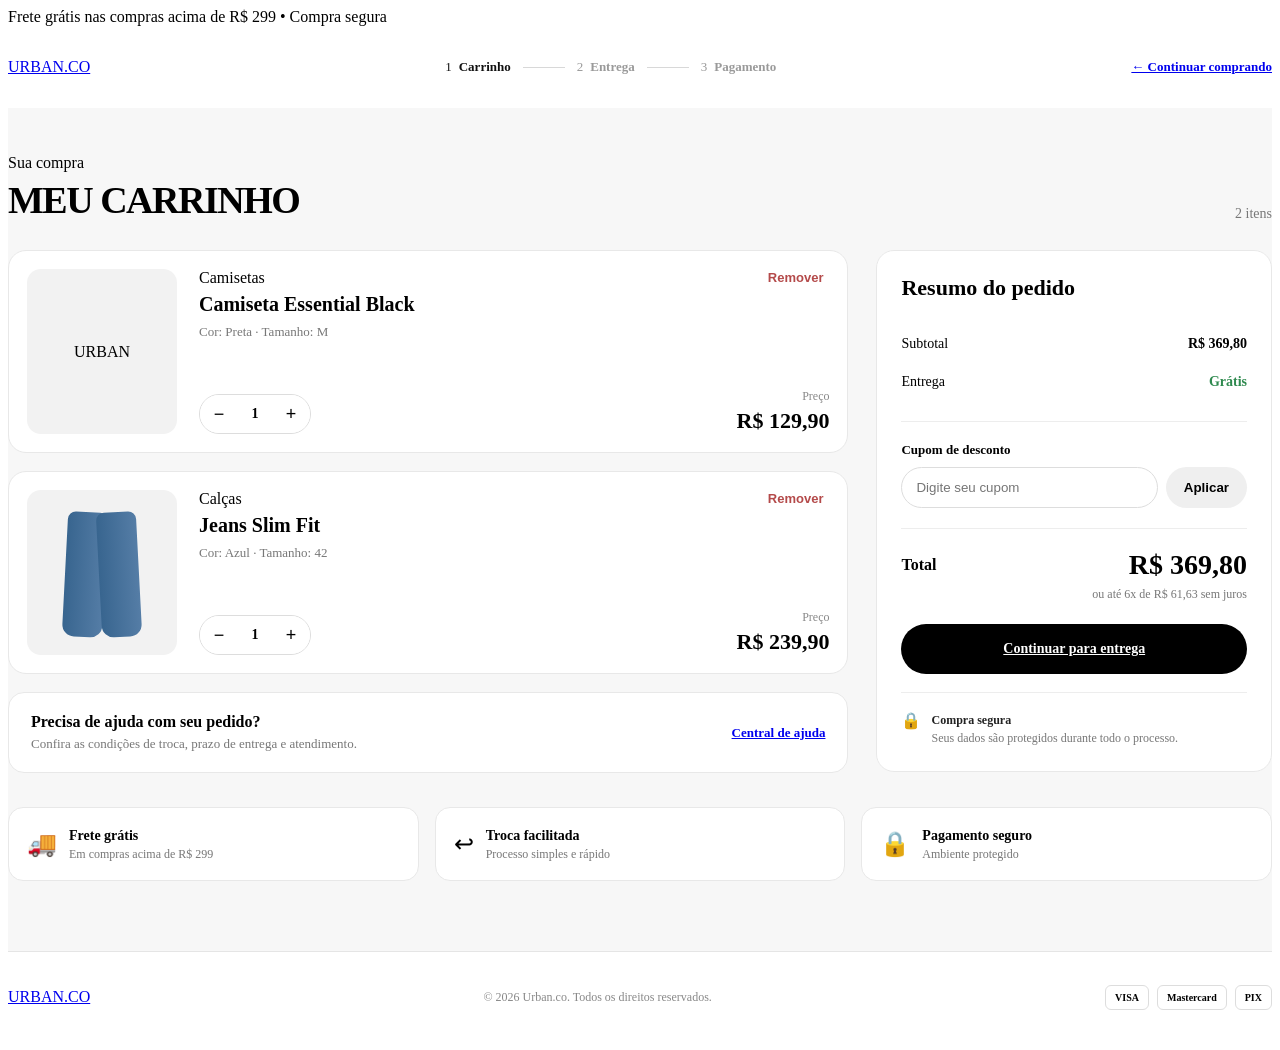
==== carrinho.html @ 38dcf494 "feat: Criação inicial do front-end" ====
<!DOCTYPE html>
<html lang="en">
<head>
    <meta charset="UTF-8">
    <meta name="viewport" content="width=device-width, initial-scale=1.0">
    <link rel="stylesheet" href="carrinho.css">
    <title>carrinho</title>
</head>
<body>
    <div class="topbar">Frete grátis nas compras acima de R$ 299 <span>•</span> Compra segura</div>

  <header class="cart-header">
    <div class="container cart-header-inner">
      <a href="index.html" class="logo">URBAN.CO</a>

      <div class="checkout-steps" aria-label="Etapas da compra">
        <span class="step active">1 <strong>Carrinho</strong></span>
        <span class="step-line"></span>
        <span class="step">2 <strong>Entrega</strong></span>
        <span class="step-line"></span>
        <span class="step">3 <strong>Pagamento</strong></span>
      </div>

      <a href="index.html" class="back-link">← Continuar comprando</a>
    </div>
  </header>

  <main class="cart-page">
    <div class="container">
      <div class="cart-title-row">
        <div>
          <span class="eyebrow">Sua compra</span>
          <h1>MEU CARRINHO</h1>
        </div>
        <span class="cart-count">2 itens</span>
      </div>

      <div class="cart-layout">
        <section class="cart-items" aria-label="Produtos no carrinho">
          <article class="cart-item">
            <div class="cart-item-image tshirt-black">
              <span>URBAN</span>
            </div>

            <div class="cart-item-content">
              <div class="cart-item-top">
                <div>
                  <span class="category">Camisetas</span>
                  <h2>Camiseta Essential Black</h2>
                  <p class="item-variation">Cor: Preta · Tamanho: M</p>
                </div>
                <button class="remove-item" type="button" aria-label="Remover produto">Remover</button>
              </div>

              <div class="cart-item-bottom">
                <div class="quantity-box" aria-label="Quantidade">
                  <button type="button">−</button>
                  <span>1</span>
                  <button type="button">+</button>
                </div>

                <div class="item-price">
                  <span>Preço</span>
                  <strong>R$ 129,90</strong>
                </div>
              </div>
            </div>
          </article>

          <article class="cart-item">
            <div class="cart-item-image jeans-cart">
              <div class="cart-leg left"></div>
              <div class="cart-leg right"></div>
            </div>

            <div class="cart-item-content">
              <div class="cart-item-top">
                <div>
                  <span class="category">Calças</span>
                  <h2>Jeans Slim Fit</h2>
                  <p class="item-variation">Cor: Azul · Tamanho: 42</p>
                </div>
                <button class="remove-item" type="button" aria-label="Remover produto">Remover</button>
              </div>

              <div class="cart-item-bottom">
                <div class="quantity-box" aria-label="Quantidade">
                  <button type="button">−</button>
                  <span>1</span>
                  <button type="button">+</button>
                </div>

                <div class="item-price">
                  <span>Preço</span>
                  <strong>R$ 239,90</strong>
                </div>
              </div>
            </div>
          </article>

          <div class="cart-support-card">
            <div>
              <strong>Precisa de ajuda com seu pedido?</strong>
              <p>Confira as condições de troca, prazo de entrega e atendimento.</p>
            </div>
            <a href="#">Central de ajuda</a>
          </div>
        </section>

        <aside class="order-summary" aria-label="Resumo do pedido">
          <h2>Resumo do pedido</h2>

          <div class="summary-line">
            <span>Subtotal</span>
            <strong>R$ 369,80</strong>
          </div>

          <div class="summary-line">
            <span>Entrega</span>
            <strong class="free-shipping">Grátis</strong>
          </div>

          <div class="coupon-area">
            <label for="coupon">Cupom de desconto</label>
            <div class="coupon-box">
              <input id="coupon" type="text" placeholder="Digite seu cupom" />
              <button type="button">Aplicar</button>
            </div>
          </div>

          <div class="summary-total">
            <span>Total</span>
            <strong>R$ 369,80</strong>
          </div>

          <p class="installment">ou até 6x de R$ 61,63 sem juros</p>

          <a href="#" class="checkout-button">Continuar para entrega</a>

          <div class="secure-purchase">
            <span>🔒</span>
            <p><strong>Compra segura</strong><br />Seus dados são protegidos durante todo o processo.</p>
          </div>
        </aside>
      </div>

      <section class="benefits-row">
        <article>
          <span>🚚</span>
          <div>
            <strong>Frete grátis</strong>
            <p>Em compras acima de R$ 299</p>
          </div>
        </article>

        <article>
          <span>↩</span>
          <div>
            <strong>Troca facilitada</strong>
            <p>Processo simples e rápido</p>
          </div>
        </article>

        <article>
          <span>🔒</span>
          <div>
            <strong>Pagamento seguro</strong>
            <p>Ambiente protegido</p>
          </div>
        </article>
      </section>
    </div>
  </main>

  <footer class="cart-footer">
    <div class="container cart-footer-inner">
      <a href="index.html" class="logo">URBAN.CO</a>
      <p>© 2026 Urban.co. Todos os direitos reservados.</p>
      <div class="payment-badges">
        <span>VISA</span>
        <span>Mastercard</span>
        <span>PIX</span>
      </div>
    </div>
  </footer>
    
</body>
</html>
---- carrinho.css ----
.cart-header {
    border-bottom: 1px solid var(--line);
    background: #ffffff;
}

.cart-header-inner {
    min-height: 82px;
    display: flex;
    align-items: center;
    justify-content: space-between;
    gap: 30px;
}

.checkout-steps {
    display: flex;
    align-items: center;
    gap: 12px;
}

.step {
    display: flex;
    align-items: center;
    gap: 7px;
    color: #9a9a9a;
    font-size: 13px;
}

.step strong {
    font-weight: 700;
}

.step.active {
    color: #111111;
}

.step-line {
    width: 42px;
    height: 1px;
    background: #d8d8d8;
}

.back-link {
    font-size: 13px;
    font-weight: 700;
}

.back-link:hover {
    opacity: 0.65;
}

.cart-page {
    background: #f7f7f7;
    padding: 46px 0 70px;
}

.cart-title-row {
    display: flex;
    align-items: flex-end;
    justify-content: space-between;
    gap: 20px;
    margin-bottom: 28px;
}

.cart-title-row h1 {
    margin: 6px 0 0;
    font-size: 38px;
    letter-spacing: -1.5px;
}

.cart-count {
    color: #777777;
    font-size: 14px;
}

.cart-layout {
    display: grid;
    grid-template-columns: minmax(0, 1.7fr) minmax(310px, 0.8fr);
    gap: 28px;
    align-items: start;
}

.cart-items {
    display: flex;
    flex-direction: column;
    gap: 18px;
}

.cart-item {
    background: #ffffff;
    border: 1px solid #e8e8e8;
    border-radius: 18px;
    padding: 18px;
    display: grid;
    grid-template-columns: 150px 1fr;
    gap: 22px;
}

.cart-item-image {
    min-height: 165px;
    border-radius: 14px;
    background: #f2f2f2;
    position: relative;
    overflow: hidden;
    display: flex;
    align-items: center;
    justify-content: center;
}

.cart-item-image.tshirt-black::before {
    width: 100px;
    height: 115px;
}

.cart-item-image.tshirt-black span {
    top: 78px;
}

.cart-item-content {
    display: flex;
    flex-direction: column;
    justify-content: space-between;
    gap: 28px;
}

.cart-item-top {
    display: flex;
    align-items: flex-start;
    justify-content: space-between;
    gap: 20px;
}

.cart-item-top h2 {
    margin: 6px 0 8px;
    font-size: 20px;
}

.item-variation {
    margin: 0;
    font-size: 13px;
    color: #777777;
}

.remove-item {
    border: 0;
    background: transparent;
    color: #b44a4a;
    cursor: pointer;
    font-size: 13px;
    font-weight: 700;
}

.remove-item:hover {
    text-decoration: underline;
}

.cart-item-bottom {
    display: flex;
    align-items: flex-end;
    justify-content: space-between;
    gap: 20px;
}

.quantity-box {
    display: inline-flex;
    align-items: center;
    border: 1px solid #dddddd;
    border-radius: 999px;
    overflow: hidden;
}

.quantity-box button {
    width: 38px;
    height: 38px;
    border: 0;
    background: #ffffff;
    cursor: pointer;
    font-size: 18px;
}

.quantity-box span {
    min-width: 34px;
    text-align: center;
    font-weight: 700;
    font-size: 14px;
}

.item-price {
    text-align: right;
}

.item-price span {
    display: block;
    margin-bottom: 4px;
    color: #888888;
    font-size: 12px;
}

.item-price strong {
    font-size: 22px;
}

.jeans-cart {
    position: relative;
}

.cart-leg {
    position: absolute;
    top: 22px;
    width: 40px;
    height: 125px;
    background: linear-gradient(90deg, #38658f, #557da6);
    border-radius: 8px 8px 12px 12px;
}

.cart-leg.left {
    left: 38px;
    transform: rotate(3deg);
}

.cart-leg.right {
    right: 38px;
    transform: rotate(-3deg);
}

.cart-support-card {
    padding: 20px 22px;
    background: #ffffff;
    border: 1px solid #e8e8e8;
    border-radius: 16px;
    display: flex;
    align-items: center;
    justify-content: space-between;
    gap: 20px;
}

.cart-support-card p {
    margin: 5px 0 0;
    color: #777777;
    font-size: 13px;
}

.cart-support-card a {
    font-size: 13px;
    font-weight: 700;
    white-space: nowrap;
}

.order-summary {
    position: sticky;
    top: 24px;
    background: #ffffff;
    border: 1px solid #e8e8e8;
    border-radius: 18px;
    padding: 24px;
}

.order-summary h2 {
    margin: 0 0 24px;
    font-size: 22px;
}

.summary-line {
    display: flex;
    justify-content: space-between;
    gap: 20px;
    padding: 11px 0;
    font-size: 14px;
}

.free-shipping {
    color: #2f8a4f;
}

.coupon-area {
    margin: 20px 0;
    padding: 20px 0;
    border-top: 1px solid #ededed;
    border-bottom: 1px solid #ededed;
}

.coupon-area label {
    display: block;
    margin-bottom: 9px;
    font-size: 13px;
    font-weight: 700;
}

.coupon-box {
    display: flex;
    gap: 8px;
}

.coupon-box input {
    min-width: 0;
    flex: 1;
    border: 1px solid #dddddd;
    border-radius: 999px;
    padding: 12px 14px;
    outline: 0;
}

.coupon-box button {
    border: 0;
    border-radius: 999px;
    background: #efefef;
    padding: 0 18px;
    font-weight: 700;
    cursor: pointer;
}

.summary-total {
    display: flex;
    align-items: center;
    justify-content: space-between;
    gap: 20px;
    margin-top: 8px;
}

.summary-total span {
    font-size: 16px;
    font-weight: 700;
}

.summary-total strong {
    font-size: 28px;
}

.installment {
    margin: 6px 0 22px;
    text-align: right;
    color: #777777;
    font-size: 12px;
}

.checkout-button {
    width: 100%;
    min-height: 50px;
    display: flex;
    align-items: center;
    justify-content: center;
    border-radius: 999px;
    background: #000000;
    color: #ffffff;
    font-size: 14px;
    font-weight: 800;
}

.checkout-button:hover {
    opacity: 0.84;
}

.secure-purchase {
    display: flex;
    gap: 10px;
    align-items: flex-start;
    margin-top: 18px;
    padding-top: 18px;
    border-top: 1px solid #ededed;
}

.secure-purchase p {
    margin: 0;
    color: #777777;
    font-size: 12px;
    line-height: 1.5;
}

.secure-purchase strong {
    color: #222222;
}

.benefits-row {
    display: grid;
    grid-template-columns: repeat(3, 1fr);
    gap: 16px;
    margin-top: 34px;
}

.benefits-row article {
    background: #ffffff;
    border: 1px solid #e8e8e8;
    border-radius: 15px;
    padding: 18px;
    display: flex;
    align-items: center;
    gap: 12px;
}

.benefits-row article > span {
    font-size: 24px;
}

.benefits-row strong {
    font-size: 14px;
}

.benefits-row p {
    margin: 3px 0 0;
    color: #777777;
    font-size: 12px;
}

.cart-footer {
    border-top: 1px solid #e5e5e5;
    background: #ffffff;
}

.cart-footer-inner {
    min-height: 90px;
    display: flex;
    align-items: center;
    justify-content: space-between;
    gap: 24px;
}

.cart-footer p {
    margin: 0;
    color: #888888;
    font-size: 12px;
}

.payment-badges {
    display: flex;
    align-items: center;
    gap: 8px;
}

.payment-badges span {
    padding: 6px 9px;
    border: 1px solid #dddddd;
    border-radius: 6px;
    font-size: 10px;
    font-weight: 800;
}
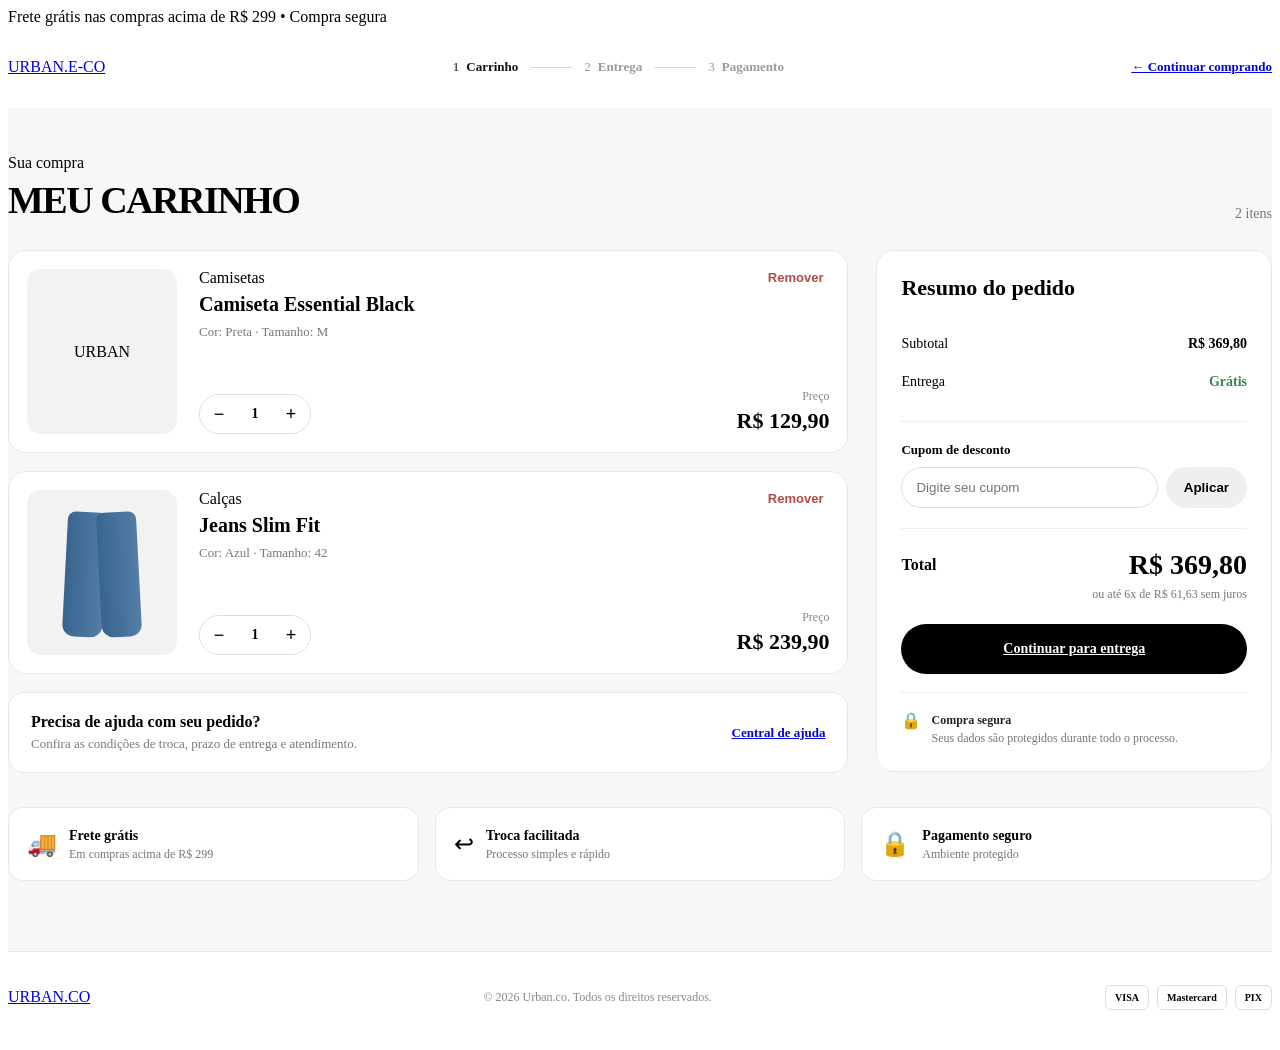
==== commit 7a48b68f: "feat: Remoçção de elementos e atualização da logo" ====
--- a/carrinho.html
+++ b/carrinho.html
@@ -11,7 +11,7 @@
 
   <header class="cart-header">
     <div class="container cart-header-inner">
-      <a href="index.html" class="logo">URBAN.CO</a>
+      <a href="index.html" class="logo">URBAN.E-CO</a>
 
       <div class="checkout-steps" aria-label="Etapas da compra">
         <span class="step active">1 <strong>Carrinho</strong></span>
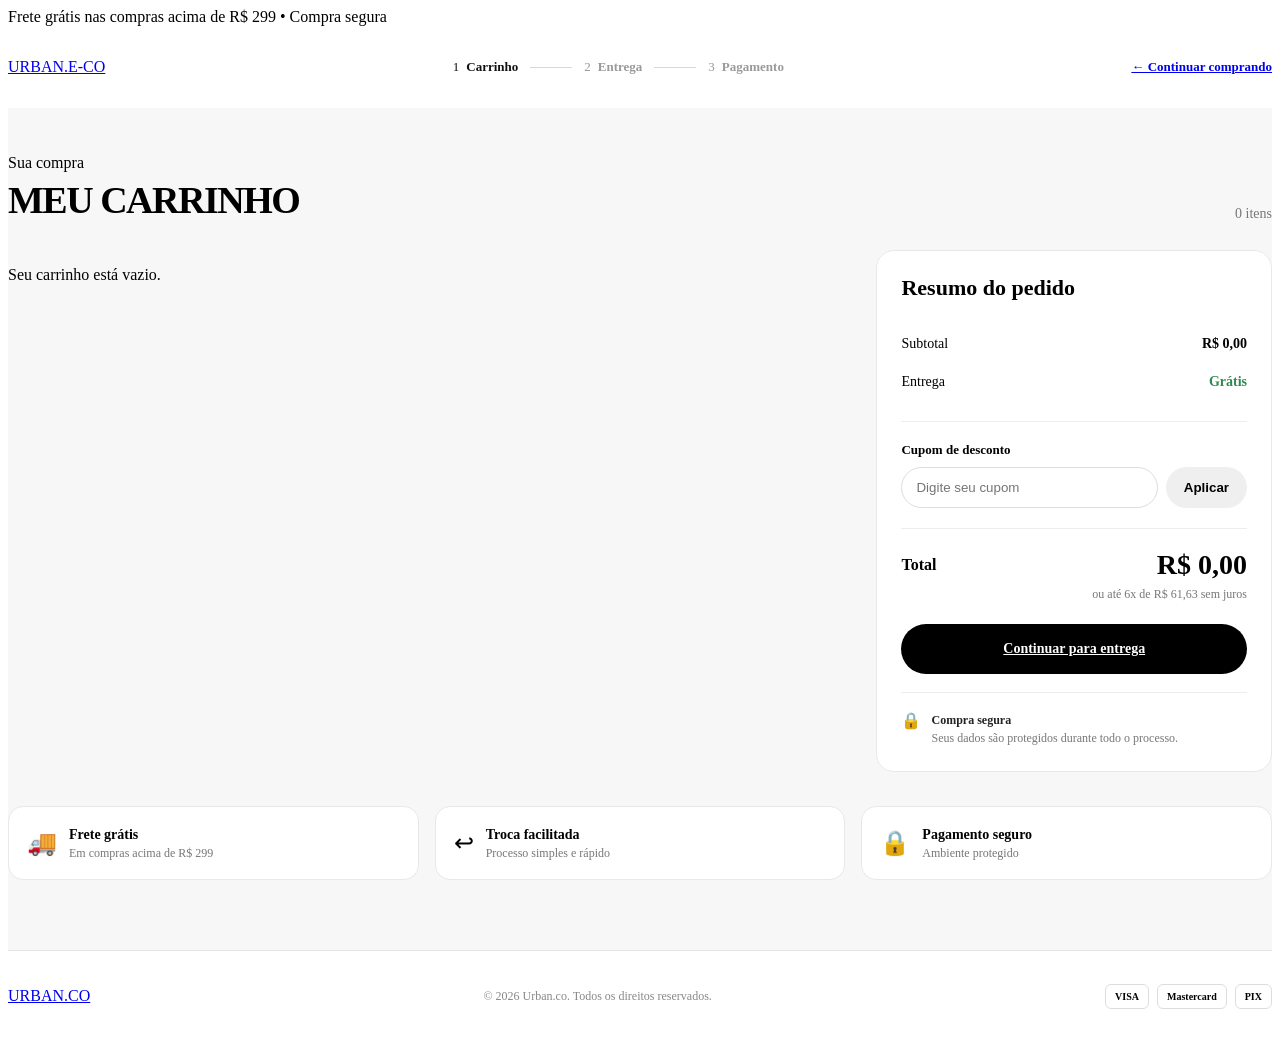
==== commit e7c93b1f: "Implementa funcionalidades do carrinho" ====
--- a/carrinho.html
+++ b/carrinho.html
@@ -32,87 +32,23 @@
           <span class="eyebrow">Sua compra</span>
           <h1>MEU CARRINHO</h1>
         </div>
-        <span class="cart-count">2 itens</span>
+        <span class="cart-count" id="contador-itens">0 itens</span>
       </div>
 
       <div class="cart-layout">
-        <section class="cart-items" aria-label="Produtos no carrinho">
-          <article class="cart-item">
-            <div class="cart-item-image tshirt-black">
-              <span>URBAN</span>
-            </div>
-
-            <div class="cart-item-content">
-              <div class="cart-item-top">
-                <div>
-                  <span class="category">Camisetas</span>
-                  <h2>Camiseta Essential Black</h2>
-                  <p class="item-variation">Cor: Preta · Tamanho: M</p>
-                </div>
-                <button class="remove-item" type="button" aria-label="Remover produto">Remover</button>
-              </div>
-
-              <div class="cart-item-bottom">
-                <div class="quantity-box" aria-label="Quantidade">
-                  <button type="button">−</button>
-                  <span>1</span>
-                  <button type="button">+</button>
-                </div>
-
-                <div class="item-price">
-                  <span>Preço</span>
-                  <strong>R$ 129,90</strong>
-                </div>
-              </div>
-            </div>
-          </article>
-
-          <article class="cart-item">
-            <div class="cart-item-image jeans-cart">
-              <div class="cart-leg left"></div>
-              <div class="cart-leg right"></div>
-            </div>
-
-            <div class="cart-item-content">
-              <div class="cart-item-top">
-                <div>
-                  <span class="category">Calças</span>
-                  <h2>Jeans Slim Fit</h2>
-                  <p class="item-variation">Cor: Azul · Tamanho: 42</p>
-                </div>
-                <button class="remove-item" type="button" aria-label="Remover produto">Remover</button>
-              </div>
-
-              <div class="cart-item-bottom">
-                <div class="quantity-box" aria-label="Quantidade">
-                  <button type="button">−</button>
-                  <span>1</span>
-                  <button type="button">+</button>
-                </div>
-
-                <div class="item-price">
-                  <span>Preço</span>
-                  <strong>R$ 239,90</strong>
-                </div>
-              </div>
-            </div>
-          </article>
-
-          <div class="cart-support-card">
-            <div>
-              <strong>Precisa de ajuda com seu pedido?</strong>
-              <p>Confira as condições de troca, prazo de entrega e atendimento.</p>
-            </div>
-            <a href="#">Central de ajuda</a>
-          </div>
-        </section>
+        <section
+    class="cart-items"
+    aria-label="Produtos no carrinho"
+    id="lista-carrinho"
+>
+</section>
 
         <aside class="order-summary" aria-label="Resumo do pedido">
           <h2>Resumo do pedido</h2>
 
           <div class="summary-line">
             <span>Subtotal</span>
-            <strong>R$ 369,80</strong>
+            <strong id="subtotal-carrinho">R$ 0,00</strong>
           </div>
 
           <div class="summary-line">
@@ -130,9 +66,9 @@
 
           <div class="summary-total">
             <span>Total</span>
-            <strong>R$ 369,80</strong>
+            <strong id="total-carrinho">R$ 0,00</strong>
           </div>
-
+          
           <p class="installment">ou até 6x de R$ 61,63 sem juros</p>
 
           <a href="#" class="checkout-button">Continuar para entrega</a>
@@ -183,6 +119,10 @@
       </div>
     </div>
   </footer>
+
+  <script src="./scripts/models/Carrinho.js"></script>
+  <script src="./scripts/CarrinhoInterface.js"></script>
     
 </body>
+
 </html>
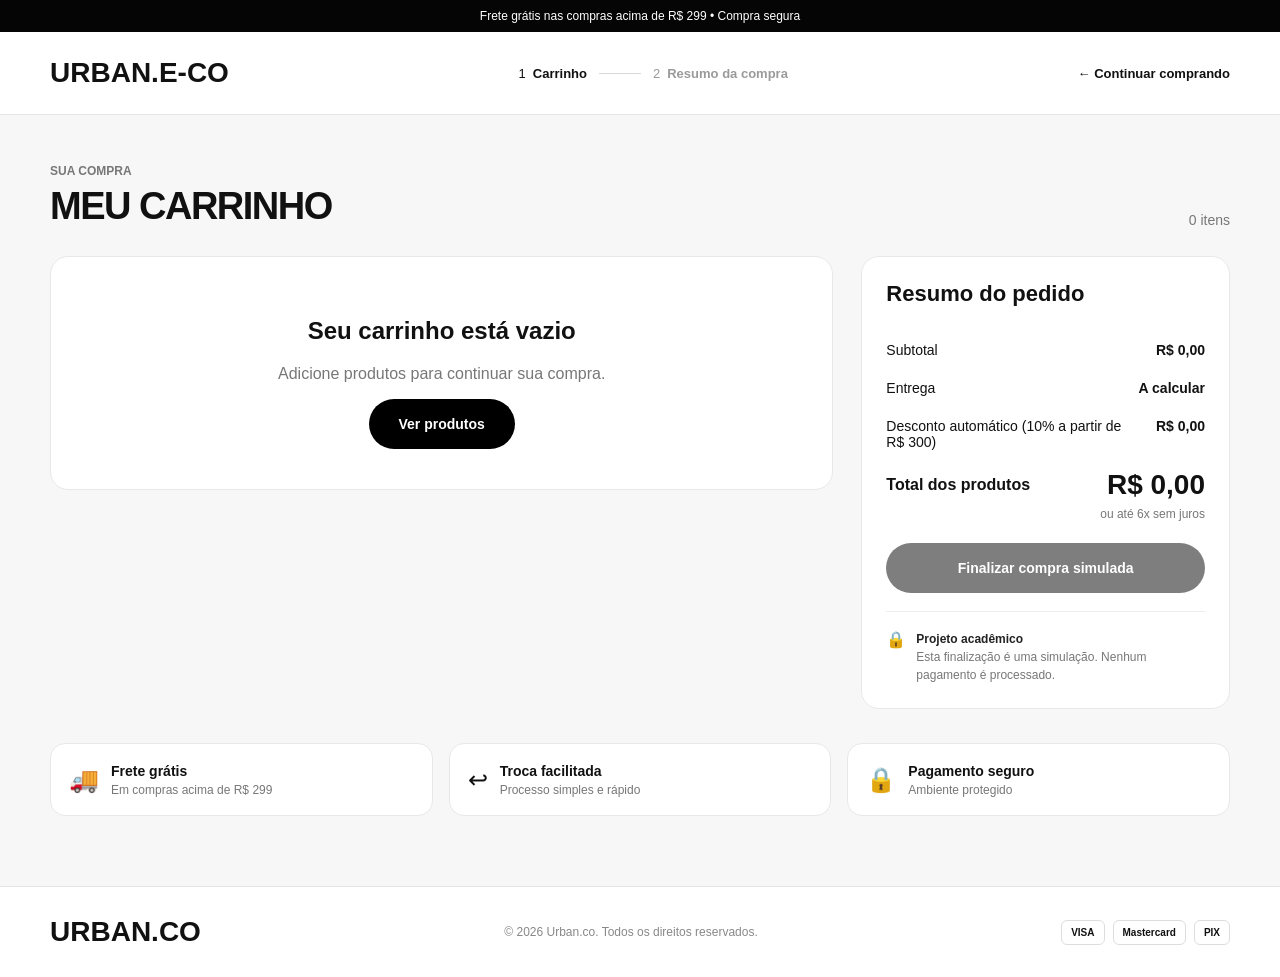
==== commit e7140308: "feat: versão final do trabalho corrigida" ====
--- a/carrinho.html
+++ b/carrinho.html
@@ -1,10 +1,11 @@
 <!DOCTYPE html>
-<html lang="en">
+<html lang="pt-BR">
 <head>
     <meta charset="UTF-8">
     <meta name="viewport" content="width=device-width, initial-scale=1.0">
+    <link rel="stylesheet" href="style.css">
     <link rel="stylesheet" href="carrinho.css">
-    <title>carrinho</title>
+    <title>Carrinho | Urban.E-co</title>
 </head>
 <body>
     <div class="topbar">Frete grátis nas compras acima de R$ 299 <span>•</span> Compra segura</div>
@@ -16,9 +17,7 @@
       <div class="checkout-steps" aria-label="Etapas da compra">
         <span class="step active">1 <strong>Carrinho</strong></span>
         <span class="step-line"></span>
-        <span class="step">2 <strong>Entrega</strong></span>
-        <span class="step-line"></span>
-        <span class="step">3 <strong>Pagamento</strong></span>
+        <span class="step">2 <strong>Resumo da compra</strong></span>
       </div>
 
       <a href="index.html" class="back-link">← Continuar comprando</a>
@@ -53,29 +52,27 @@
 
           <div class="summary-line">
             <span>Entrega</span>
-            <strong class="free-shipping">Grátis</strong>
+            <strong id="entrega-carrinho">A calcular</strong>
           </div>
 
-          <div class="coupon-area">
-            <label for="coupon">Cupom de desconto</label>
-            <div class="coupon-box">
-              <input id="coupon" type="text" placeholder="Digite seu cupom" />
-              <button type="button">Aplicar</button>
-            </div>
+          <div class="summary-line">
+            <span>Desconto automático (10% a partir de R$ 300)</span>
+            <strong id="desconto-carrinho">R$ 0,00</strong>
           </div>
 
           <div class="summary-total">
-            <span>Total</span>
+            <span>Total dos produtos</span>
             <strong id="total-carrinho">R$ 0,00</strong>
           </div>
           
-          <p class="installment">ou até 6x de R$ 61,63 sem juros</p>
+          <p class="installment" id="parcelamento">ou até 6x sem juros</p>
 
-          <a href="#" class="checkout-button">Continuar para entrega</a>
+          <button type="button" class="checkout-button" id="botao-checkout">Finalizar compra simulada</button>
+          <p id="status-checkout" role="status" aria-live="polite"></p>
 
           <div class="secure-purchase">
             <span>🔒</span>
-            <p><strong>Compra segura</strong><br />Seus dados são protegidos durante todo o processo.</p>
+            <p><strong>Projeto acadêmico</strong><br />Esta finalização é uma simulação. Nenhum pagamento é processado.</p>
           </div>
         </aside>
       </div>
@@ -125,4 +122,4 @@
     
 </body>
 
-</html>+</html>
--- a/style.css
+++ b/style.css
@@ -0,0 +1,334 @@
+:root {
+    --black: #050505;
+    --gray: #f2f2f2;
+    --text: #111;
+    --muted: #777;
+    --line: #e5e5e5;
+}
+
+* {
+    box-sizing: border-box;
+}
+
+body {
+    margin: 0;
+    font-family: Arial, Helvetica, sans-serif;
+    color: var(--text);
+}
+
+a {
+    color: inherit;
+    text-decoration: none;
+}
+
+.container {
+    width: 1180px;
+    margin: auto;
+}
+.topbar {
+    padding: 9px;
+    background: var(--black);
+    color: white;
+    text-align: center;
+    font-size: 12px;
+}
+
+.header {
+    height: 76px;
+    display: flex;
+    align-items: center;
+    gap: 28px;
+}
+
+.logo {
+    font-size: 28px;
+    font-weight: bold;
+}
+
+.nav {
+    display: flex;
+    gap: 22px;
+}
+
+.actions {
+    margin-left: auto;
+    display: flex;
+    align-items: center;
+    gap: 14px;
+}
+
+.search {
+    display: flex;
+    width: 300px;
+    padding: 10px 15px;
+    background: #f3f3f3;
+    border-radius: 30px;
+}
+
+.search input {
+    width: 100%;
+    border: 0;
+    outline: 0;
+    background: transparent;
+}
+
+.cart {
+    font-size: 22px;
+}
+.hero {
+    background: var(--gray);
+}
+
+.hero-grid {
+    min-height: 500px;
+    display: grid;
+    grid-template-columns: 1fr 1fr;
+    align-items: center;
+}
+
+.hero-copy {
+    padding: 50px 0;
+}
+
+.eyebrow {
+    font-size: 12px;
+    font-weight: bold;
+    text-transform: uppercase;
+    color: var(--muted);
+}
+
+.hero h1 {
+    margin: 14px 0;
+    font-size: 58px;
+}
+
+.hero p {
+    color: var(--muted);
+}
+
+.btn {
+    display: inline-block;
+    padding: 13px 28px;
+    border-radius: 30px;
+    font-weight: bold;
+}
+
+.btn-dark {
+    background: black;
+    color: white;
+}
+
+.btn-light {
+    border: 1px solid var(--line);
+}
+
+.stats {
+    display: flex;
+    gap: 35px;
+    margin-top: 40px;
+}
+
+.stats strong,
+.stats span {
+    display: block;
+}
+
+.brands {
+    background: black;
+    color: white;
+}
+
+.brand-row {
+    min-height: 90px;
+    display: flex;
+    align-items: center;
+    justify-content: space-between;
+    font-size: 24px;
+    font-weight: bold;
+}
+
+.section {
+    padding: 70px 0;
+}
+
+.section-heading {
+    display: flex;
+    justify-content: space-between;
+    align-items: end;
+    margin-bottom: 30px;
+}
+
+.section-heading.centered {
+    justify-content: center;
+}
+
+.section h2 {
+    margin: 8px 0 0;
+    font-size: 36px;
+}
+
+.product-grid {
+    display: grid;
+    grid-template-columns: repeat(3, 1fr);
+    gap: 22px;
+}
+
+.product-image {
+    height: 270px;
+    overflow: hidden;
+    border-radius: 16px;
+    background: var(--gray);
+}
+
+.cardImg {
+    width: 100%;
+    height: 100%;
+    object-fit: cover;
+}
+
+.product-body {
+    padding: 15px 2px;
+}
+
+.category {
+    font-size: 11px;
+    text-transform: uppercase;
+    color: var(--muted);
+}
+
+.product-body h3 {
+    margin: 7px 0;
+}
+
+.availability {
+    margin: 9px 0;
+    font-size: 12px;
+    font-weight: bold;
+}
+
+.in-stock {
+    color: green;
+}
+
+.low-stock {
+    color: orange;
+}
+
+.out-stock {
+    color: red;
+}
+
+.price-row {
+    margin: 10px 0 14px;
+}
+
+.price-row strong {
+    font-size: 22px;
+}
+
+.add-cart {
+    width: 100%;
+    padding: 12px;
+    border: 0;
+    border-radius: 30px;
+    background: black;
+    color: white;
+    font-weight: bold;
+    cursor: pointer;
+}
+
+.add-cart:disabled {
+    background: #ccc;
+    color: #666;
+    cursor: not-allowed;
+}
+
+.soft-bg {
+    background: #fafafa;
+}
+
+.mini-card {
+    padding: 14px;
+    border: 1px solid var(--line);
+    border-radius: 16px;
+}
+
+.mini-img {
+    height: 170px;
+    margin-bottom: 12px;
+    background: #eee;
+    border-radius: 12px;
+}
+
+.mini-img.green {
+    background: #78947c;
+}
+
+.mini-img.coral {
+    background: #de754d;
+}
+
+.mini-img.shorts {
+    background: #557a9a;
+}
+
+.mini-img.pants {
+    background: #181818;
+}
+
+.review-grid {
+    display: grid;
+    grid-template-columns: repeat(3, 1fr);
+    gap: 20px;
+}
+
+.review-grid article {
+    padding: 20px;
+    border: 1px solid var(--line);
+    border-radius: 16px;
+}
+
+.stars {
+    color: #f7aa00;
+}
+
+.footer {
+    padding: 50px 0 20px;
+    background: var(--gray);
+}
+
+.footer-grid {
+    display: grid;
+    grid-template-columns: 2fr 1fr 1fr;
+    gap: 40px;
+}
+
+.footer div > a:not(.logo) {
+    display: block;
+    margin: 10px 0;
+}
+
+.copyright {
+    margin-top: 30px;
+    padding-top: 20px;
+    border-top: 1px solid #ddd;
+}
+
+@media (max-width: 800px) {
+    .container { width: min(100% - 32px, 1180px); }
+    .header { height: auto; min-height: 76px; flex-wrap: wrap; padding: 16px 0; }
+    .nav { order: 3; width: 100%; flex-wrap: wrap; }
+    .actions { margin-left: auto; }
+    .hero-grid { grid-template-columns: 1fr; }
+    .hero-art { display: none; }
+    .search { width: min(300px, 38vw); }
+    .footer-grid { grid-template-columns: 1fr 1fr; }
+}
+
+@media (max-width: 480px) {
+    .header { gap: 16px; }
+    .logo { font-size: 23px; }
+    .actions { width: 100%; justify-content: space-between; }
+    .search { width: calc(100% - 56px); }
+    .footer-grid { grid-template-columns: 1fr; }
+}
--- a/carrinho.css
+++ b/carrinho.css
@@ -431,4 +431,36 @@
     border-radius: 6px;
     font-size: 10px;
     font-weight: 800;
-}+}
+
+.cart-empty {
+    background: #ffffff;
+    border: 1px solid #e8e8e8;
+    border-radius: 18px;
+    padding: 40px;
+    text-align: center;
+}
+
+.cart-empty p { color: #777777; }
+.cart-empty .checkout-button { display: inline-flex; width: auto; padding: 0 30px; }
+.cart-item-image img { width: 100%; height: 100%; object-fit: contain; display: block; }
+.checkout-button { border: 0; cursor: pointer; }
+.checkout-button:disabled { opacity: .5; cursor: not-allowed; }
+
+@media (max-width: 800px) {
+    .container { width: min(100% - 32px, 1180px); }
+    .cart-layout { grid-template-columns: 1fr; }
+    .order-summary { position: static; }
+    .checkout-steps { display: none; }
+    .benefits-row { grid-template-columns: 1fr; }
+    .cart-footer-inner { flex-wrap: wrap; padding: 20px 0; }
+}
+
+@media (max-width: 480px) {
+    .cart-item { grid-template-columns: 100px 1fr; gap: 12px; padding: 12px; }
+    .cart-item-image { min-height: 120px; }
+    .cart-item-top h2 { font-size: 16px; }
+    .cart-item-bottom { flex-wrap: wrap; }
+    .cart-title-row h1 { font-size: 28px; }
+    .back-link { font-size: 11px; }
+}
